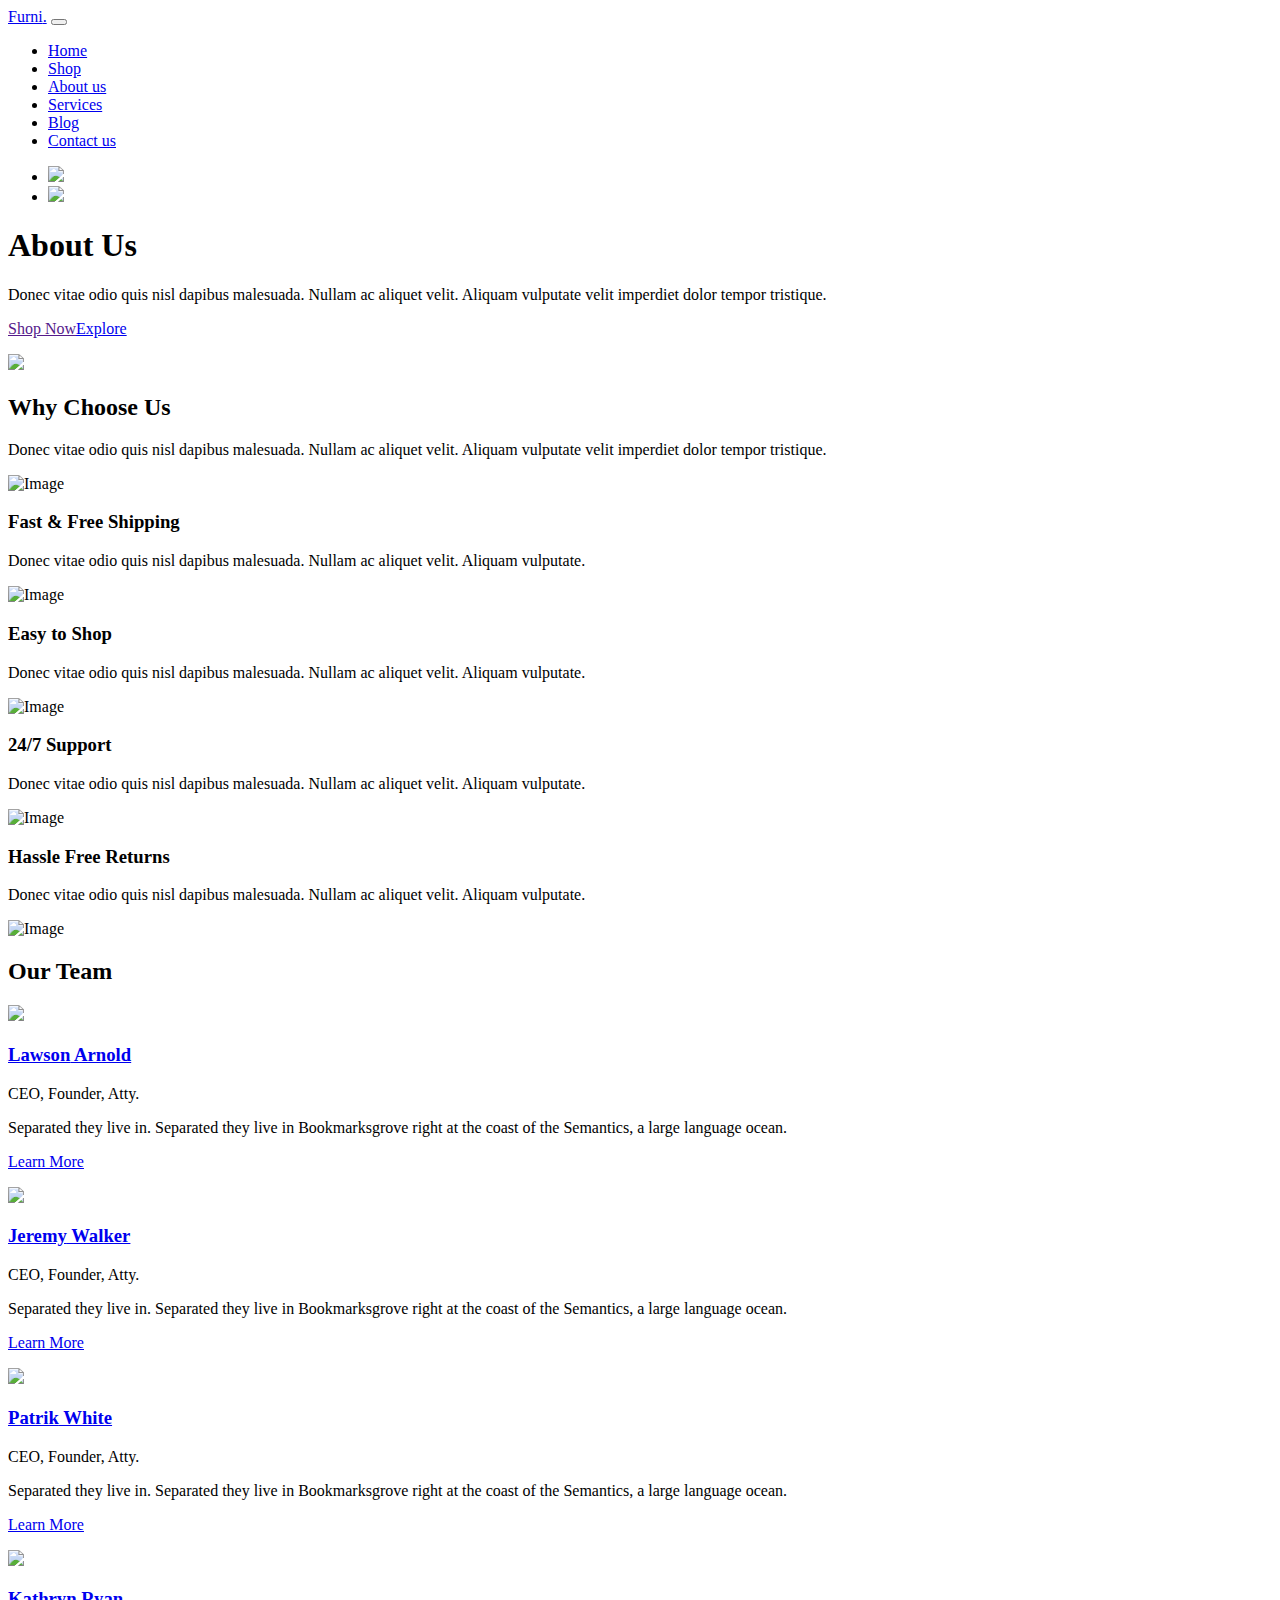
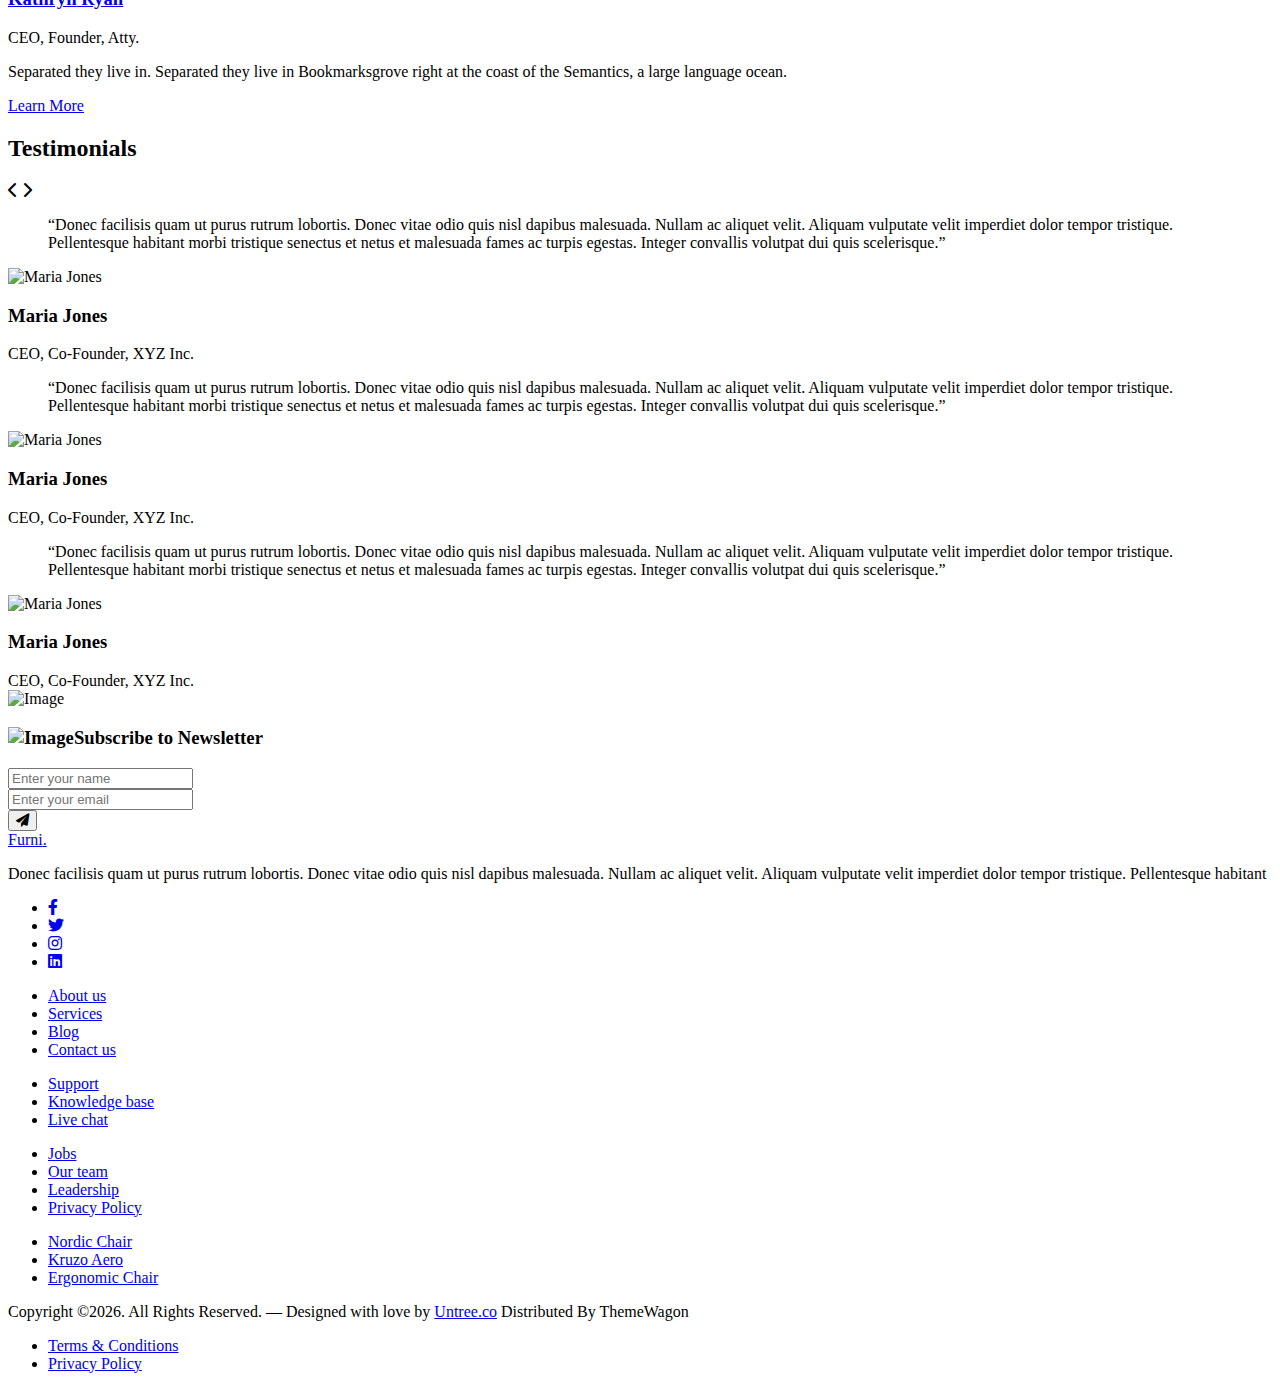
==== about.html @ 39b0b88c "Add files via upload" ====
<!-- /*
* Bootstrap 5
* Template Name: Furni
* Template Author: Untree.co
* Template URI: https://untree.co/
* License: https://creativecommons.org/licenses/by/3.0/
*/ -->
<!doctype html>
<html lang="en">
<head>
  <meta charset="utf-8">
  <meta name="viewport" content="width=device-width, initial-scale=1, shrink-to-fit=no">
  <meta name="author" content="Untree.co">
  <link rel="shortcut icon" href="favicon.png">

  <meta name="description" content="" />
  <meta name="keywords" content="bootstrap, bootstrap4" />

		<!-- Bootstrap CSS -->
		<link href="css/bootstrap.min.css" rel="stylesheet">
		<link href="https://cdnjs.cloudflare.com/ajax/libs/font-awesome/6.0.0-beta3/css/all.min.css" rel="stylesheet">
		<link href="css/tiny-slider.css" rel="stylesheet">
		<link href="css/style.css" rel="stylesheet">
		<title>Furni Free Bootstrap 5 Template for Furniture and Interior Design Websites by Untree.co </title>
	</head>

	<body>

		<!-- Start Header/Navigation -->
		<nav class="custom-navbar navbar navbar navbar-expand-md navbar-dark bg-dark" arial-label="Furni navigation bar">

			<div class="container">
				<a class="navbar-brand" href="index.html">Furni<span>.</span></a>

				<button class="navbar-toggler" type="button" data-bs-toggle="collapse" data-bs-target="#navbarsFurni" aria-controls="navbarsFurni" aria-expanded="false" aria-label="Toggle navigation">
					<span class="navbar-toggler-icon"></span>
				</button>

				<div class="collapse navbar-collapse" id="navbarsFurni">
					<ul class="custom-navbar-nav navbar-nav ms-auto mb-2 mb-md-0">
						<li class="nav-item ">
							<a class="nav-link" href="index.html">Home</a>
						</li>
						<li><a class="nav-link" href="shop.html">Shop</a></li>
						<li class="active"><a class="nav-link" href="about.html">About us</a></li>
						<li><a class="nav-link" href="services.html">Services</a></li>
						<li><a class="nav-link" href="blog.html">Blog</a></li>
						<li><a class="nav-link" href="contact.html">Contact us</a></li>
					</ul>

					<ul class="custom-navbar-cta navbar-nav mb-2 mb-md-0 ms-5">
						<li><a class="nav-link" href="#"><img src="images/user.svg"></a></li>
						<li><a class="nav-link" href="cart.html"><img src="images/cart.svg"></a></li>
					</ul>
				</div>
			</div>
				
		</nav>
		<!-- End Header/Navigation -->

		<!-- Start Hero Section -->
			<div class="hero">
				<div class="container">
					<div class="row justify-content-between">
						<div class="col-lg-5">
							<div class="intro-excerpt">
								<h1>About Us</h1>
								<p class="mb-4">Donec vitae odio quis nisl dapibus malesuada. Nullam ac aliquet velit. Aliquam vulputate velit imperdiet dolor tempor tristique.</p>
								<p><a href="" class="btn btn-secondary me-2">Shop Now</a><a href="#" class="btn btn-white-outline">Explore</a></p>
							</div>
						</div>
						<div class="col-lg-7">
							<div class="hero-img-wrap">
								<img src="images/couch.png" class="img-fluid">
							</div>
						</div>
					</div>
				</div>
			</div>
		<!-- End Hero Section -->

		

		<!-- Start Why Choose Us Section -->
		<div class="why-choose-section">
			<div class="container">
				<div class="row justify-content-between align-items-center">
					<div class="col-lg-6">
						<h2 class="section-title">Why Choose Us</h2>
						<p>Donec vitae odio quis nisl dapibus malesuada. Nullam ac aliquet velit. Aliquam vulputate velit imperdiet dolor tempor tristique.</p>

						<div class="row my-5">
							<div class="col-6 col-md-6">
								<div class="feature">
									<div class="icon">
										<img src="images/truck.svg" alt="Image" class="imf-fluid">
									</div>
									<h3>Fast &amp; Free Shipping</h3>
									<p>Donec vitae odio quis nisl dapibus malesuada. Nullam ac aliquet velit. Aliquam vulputate.</p>
								</div>
							</div>

							<div class="col-6 col-md-6">
								<div class="feature">
									<div class="icon">
										<img src="images/bag.svg" alt="Image" class="imf-fluid">
									</div>
									<h3>Easy to Shop</h3>
									<p>Donec vitae odio quis nisl dapibus malesuada. Nullam ac aliquet velit. Aliquam vulputate.</p>
								</div>
							</div>

							<div class="col-6 col-md-6">
								<div class="feature">
									<div class="icon">
										<img src="images/support.svg" alt="Image" class="imf-fluid">
									</div>
									<h3>24/7 Support</h3>
									<p>Donec vitae odio quis nisl dapibus malesuada. Nullam ac aliquet velit. Aliquam vulputate.</p>
								</div>
							</div>

							<div class="col-6 col-md-6">
								<div class="feature">
									<div class="icon">
										<img src="images/return.svg" alt="Image" class="imf-fluid">
									</div>
									<h3>Hassle Free Returns</h3>
									<p>Donec vitae odio quis nisl dapibus malesuada. Nullam ac aliquet velit. Aliquam vulputate.</p>
								</div>
							</div>

						</div>
					</div>

					<div class="col-lg-5">
						<div class="img-wrap">
							<img src="images/why-choose-us-img.jpg" alt="Image" class="img-fluid">
						</div>
					</div>

				</div>
			</div>
		</div>
		<!-- End Why Choose Us Section -->

		<!-- Start Team Section -->
		<div class="untree_co-section">
			<div class="container">

				<div class="row mb-5">
					<div class="col-lg-5 mx-auto text-center">
						<h2 class="section-title">Our Team</h2>
					</div>
				</div>

				<div class="row">

					<!-- Start Column 1 -->
					<div class="col-12 col-md-6 col-lg-3 mb-5 mb-md-0">
						<img src="images/person_1.jpg" class="img-fluid mb-5">
						<h3 clas><a href="#"><span class="">Lawson</span> Arnold</a></h3>
            <span class="d-block position mb-4">CEO, Founder, Atty.</span>
            <p>Separated they live in.
            Separated they live in Bookmarksgrove right at the coast of the Semantics, a large language ocean.</p>
            <p class="mb-0"><a href="#" class="more dark">Learn More <span class="icon-arrow_forward"></span></a></p>
					</div> 
					<!-- End Column 1 -->

					<!-- Start Column 2 -->
					<div class="col-12 col-md-6 col-lg-3 mb-5 mb-md-0">
						<img src="images/person_2.jpg" class="img-fluid mb-5">

						<h3 clas><a href="#"><span class="">Jeremy</span> Walker</a></h3>
            <span class="d-block position mb-4">CEO, Founder, Atty.</span>
            <p>Separated they live in.
            Separated they live in Bookmarksgrove right at the coast of the Semantics, a large language ocean.</p>
            <p class="mb-0"><a href="#" class="more dark">Learn More <span class="icon-arrow_forward"></span></a></p>

					</div> 
					<!-- End Column 2 -->

					<!-- Start Column 3 -->
					<div class="col-12 col-md-6 col-lg-3 mb-5 mb-md-0">
						<img src="images/person_3.jpg" class="img-fluid mb-5">
						<h3 clas><a href="#"><span class="">Patrik</span> White</a></h3>
            <span class="d-block position mb-4">CEO, Founder, Atty.</span>
            <p>Separated they live in.
            Separated they live in Bookmarksgrove right at the coast of the Semantics, a large language ocean.</p>
            <p class="mb-0"><a href="#" class="more dark">Learn More <span class="icon-arrow_forward"></span></a></p>
					</div> 
					<!-- End Column 3 -->

					<!-- Start Column 4 -->
					<div class="col-12 col-md-6 col-lg-3 mb-5 mb-md-0">
						<img src="images/person_4.jpg" class="img-fluid mb-5">

						<h3 clas><a href="#"><span class="">Kathryn</span> Ryan</a></h3>
            <span class="d-block position mb-4">CEO, Founder, Atty.</span>
            <p>Separated they live in.
            Separated they live in Bookmarksgrove right at the coast of the Semantics, a large language ocean.</p>
            <p class="mb-0"><a href="#" class="more dark">Learn More <span class="icon-arrow_forward"></span></a></p>

          
					</div> 
					<!-- End Column 4 -->

					

				</div>
			</div>
		</div>
		<!-- End Team Section -->

		

		<!-- Start Testimonial Slider -->
		<div class="testimonial-section before-footer-section">
			<div class="container">
				<div class="row">
					<div class="col-lg-7 mx-auto text-center">
						<h2 class="section-title">Testimonials</h2>
					</div>
				</div>

				<div class="row justify-content-center">
					<div class="col-lg-12">
						<div class="testimonial-slider-wrap text-center">

							<div id="testimonial-nav">
								<span class="prev" data-controls="prev"><span class="fa fa-chevron-left"></span></span>
								<span class="next" data-controls="next"><span class="fa fa-chevron-right"></span></span>
							</div>

							<div class="testimonial-slider">
								
								<div class="item">
									<div class="row justify-content-center">
										<div class="col-lg-8 mx-auto">

											<div class="testimonial-block text-center">
												<blockquote class="mb-5">
													<p>&ldquo;Donec facilisis quam ut purus rutrum lobortis. Donec vitae odio quis nisl dapibus malesuada. Nullam ac aliquet velit. Aliquam vulputate velit imperdiet dolor tempor tristique. Pellentesque habitant morbi tristique senectus et netus et malesuada fames ac turpis egestas. Integer convallis volutpat dui quis scelerisque.&rdquo;</p>
												</blockquote>

												<div class="author-info">
													<div class="author-pic">
														<img src="images/person-1.png" alt="Maria Jones" class="img-fluid">
													</div>
													<h3 class="font-weight-bold">Maria Jones</h3>
													<span class="position d-block mb-3">CEO, Co-Founder, XYZ Inc.</span>
												</div>
											</div>

										</div>
									</div>
								</div> 
								<!-- END item -->

								<div class="item">
									<div class="row justify-content-center">
										<div class="col-lg-8 mx-auto">

											<div class="testimonial-block text-center">
												<blockquote class="mb-5">
													<p>&ldquo;Donec facilisis quam ut purus rutrum lobortis. Donec vitae odio quis nisl dapibus malesuada. Nullam ac aliquet velit. Aliquam vulputate velit imperdiet dolor tempor tristique. Pellentesque habitant morbi tristique senectus et netus et malesuada fames ac turpis egestas. Integer convallis volutpat dui quis scelerisque.&rdquo;</p>
												</blockquote>

												<div class="author-info">
													<div class="author-pic">
														<img src="images/person-1.png" alt="Maria Jones" class="img-fluid">
													</div>
													<h3 class="font-weight-bold">Maria Jones</h3>
													<span class="position d-block mb-3">CEO, Co-Founder, XYZ Inc.</span>
												</div>
											</div>

										</div>
									</div>
								</div> 
								<!-- END item -->

								<div class="item">
									<div class="row justify-content-center">
										<div class="col-lg-8 mx-auto">

											<div class="testimonial-block text-center">
												<blockquote class="mb-5">
													<p>&ldquo;Donec facilisis quam ut purus rutrum lobortis. Donec vitae odio quis nisl dapibus malesuada. Nullam ac aliquet velit. Aliquam vulputate velit imperdiet dolor tempor tristique. Pellentesque habitant morbi tristique senectus et netus et malesuada fames ac turpis egestas. Integer convallis volutpat dui quis scelerisque.&rdquo;</p>
												</blockquote>

												<div class="author-info">
													<div class="author-pic">
														<img src="images/person-1.png" alt="Maria Jones" class="img-fluid">
													</div>
													<h3 class="font-weight-bold">Maria Jones</h3>
													<span class="position d-block mb-3">CEO, Co-Founder, XYZ Inc.</span>
												</div>
											</div>

										</div>
									</div>
								</div> 
								<!-- END item -->

							</div>

						</div>
					</div>
				</div>
			</div>
		</div>
		<!-- End Testimonial Slider -->

		

		<!-- Start Footer Section -->
		<footer class="footer-section">
			<div class="container relative">

				<div class="sofa-img">
					<img src="images/sofa.png" alt="Image" class="img-fluid">
				</div>

				<div class="row">
					<div class="col-lg-8">
						<div class="subscription-form">
							<h3 class="d-flex align-items-center"><span class="me-1"><img src="images/envelope-outline.svg" alt="Image" class="img-fluid"></span><span>Subscribe to Newsletter</span></h3>

							<form action="#" class="row g-3">
								<div class="col-auto">
									<input type="text" class="form-control" placeholder="Enter your name">
								</div>
								<div class="col-auto">
									<input type="email" class="form-control" placeholder="Enter your email">
								</div>
								<div class="col-auto">
									<button class="btn btn-primary">
										<span class="fa fa-paper-plane"></span>
									</button>
								</div>
							</form>

						</div>
					</div>
				</div>

				<div class="row g-5 mb-5">
					<div class="col-lg-4">
						<div class="mb-4 footer-logo-wrap"><a href="#" class="footer-logo">Furni<span>.</span></a></div>
						<p class="mb-4">Donec facilisis quam ut purus rutrum lobortis. Donec vitae odio quis nisl dapibus malesuada. Nullam ac aliquet velit. Aliquam vulputate velit imperdiet dolor tempor tristique. Pellentesque habitant</p>

						<ul class="list-unstyled custom-social">
							<li><a href="#"><span class="fa fa-brands fa-facebook-f"></span></a></li>
							<li><a href="#"><span class="fa fa-brands fa-twitter"></span></a></li>
							<li><a href="#"><span class="fa fa-brands fa-instagram"></span></a></li>
							<li><a href="#"><span class="fa fa-brands fa-linkedin"></span></a></li>
						</ul>
					</div>

					<div class="col-lg-8">
						<div class="row links-wrap">
							<div class="col-6 col-sm-6 col-md-3">
								<ul class="list-unstyled">
									<li><a href="#">About us</a></li>
									<li><a href="#">Services</a></li>
									<li><a href="#">Blog</a></li>
									<li><a href="#">Contact us</a></li>
								</ul>
							</div>

							<div class="col-6 col-sm-6 col-md-3">
								<ul class="list-unstyled">
									<li><a href="#">Support</a></li>
									<li><a href="#">Knowledge base</a></li>
									<li><a href="#">Live chat</a></li>
								</ul>
							</div>

							<div class="col-6 col-sm-6 col-md-3">
								<ul class="list-unstyled">
									<li><a href="#">Jobs</a></li>
									<li><a href="#">Our team</a></li>
									<li><a href="#">Leadership</a></li>
									<li><a href="#">Privacy Policy</a></li>
								</ul>
							</div>

							<div class="col-6 col-sm-6 col-md-3">
								<ul class="list-unstyled">
									<li><a href="#">Nordic Chair</a></li>
									<li><a href="#">Kruzo Aero</a></li>
									<li><a href="#">Ergonomic Chair</a></li>
								</ul>
							</div>
						</div>
					</div>

				</div>

				<div class="border-top copyright">
					<div class="row pt-4">
						<div class="col-lg-6">
							<p class="mb-2 text-center text-lg-start">Copyright &copy;<script>document.write(new Date().getFullYear());</script>. All Rights Reserved. &mdash; Designed with love by <a href="https://untree.co">Untree.co</a> Distributed By <a hreff="https://themewagon.com">ThemeWagon</a>  <!-- License information: https://untree.co/license/ -->
            </p>
						</div>

						<div class="col-lg-6 text-center text-lg-end">
							<ul class="list-unstyled d-inline-flex ms-auto">
								<li class="me-4"><a href="#">Terms &amp; Conditions</a></li>
								<li><a href="#">Privacy Policy</a></li>
							</ul>
						</div>

					</div>
				</div>

			</div>
		</footer>
		<!-- End Footer Section -->	


		<script src="js/bootstrap.bundle.min.js"></script>
		<script src="js/tiny-slider.js"></script>
		<script src="js/custom.js"></script>
	</body>

</html>
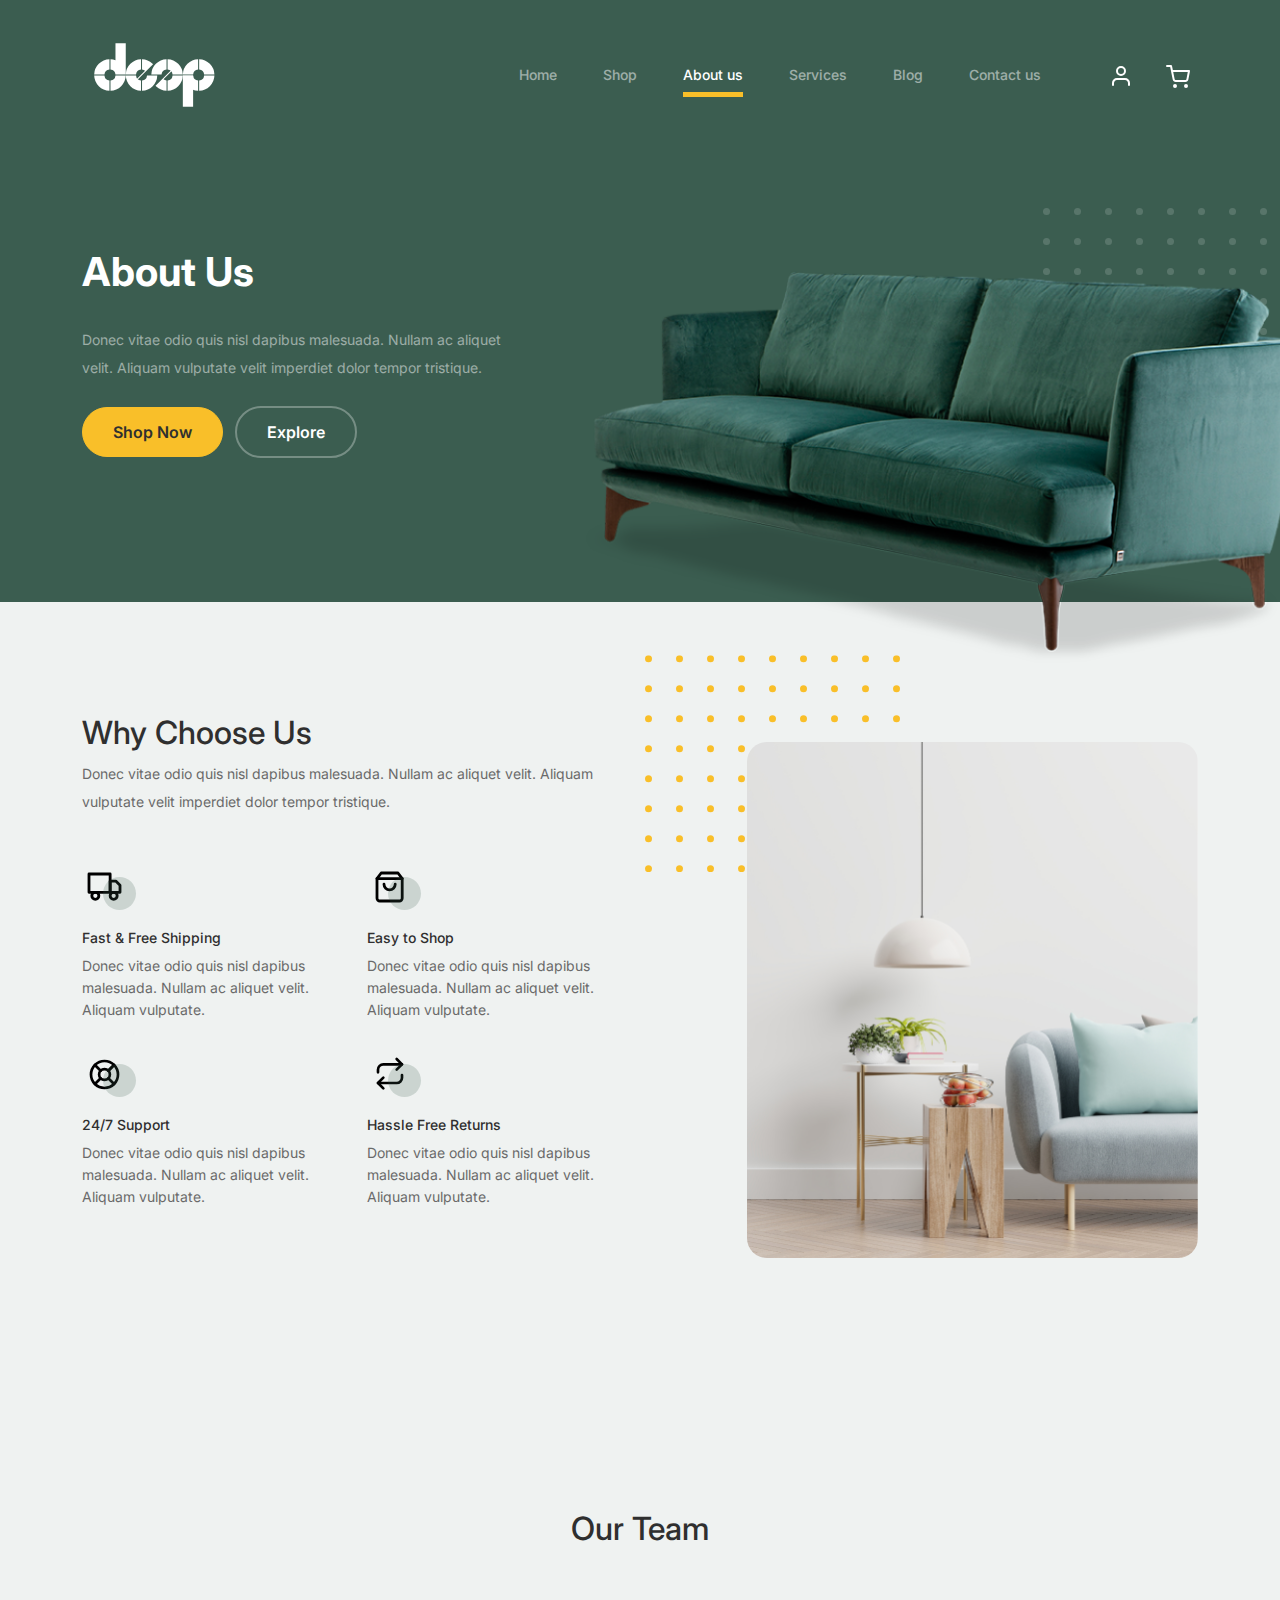
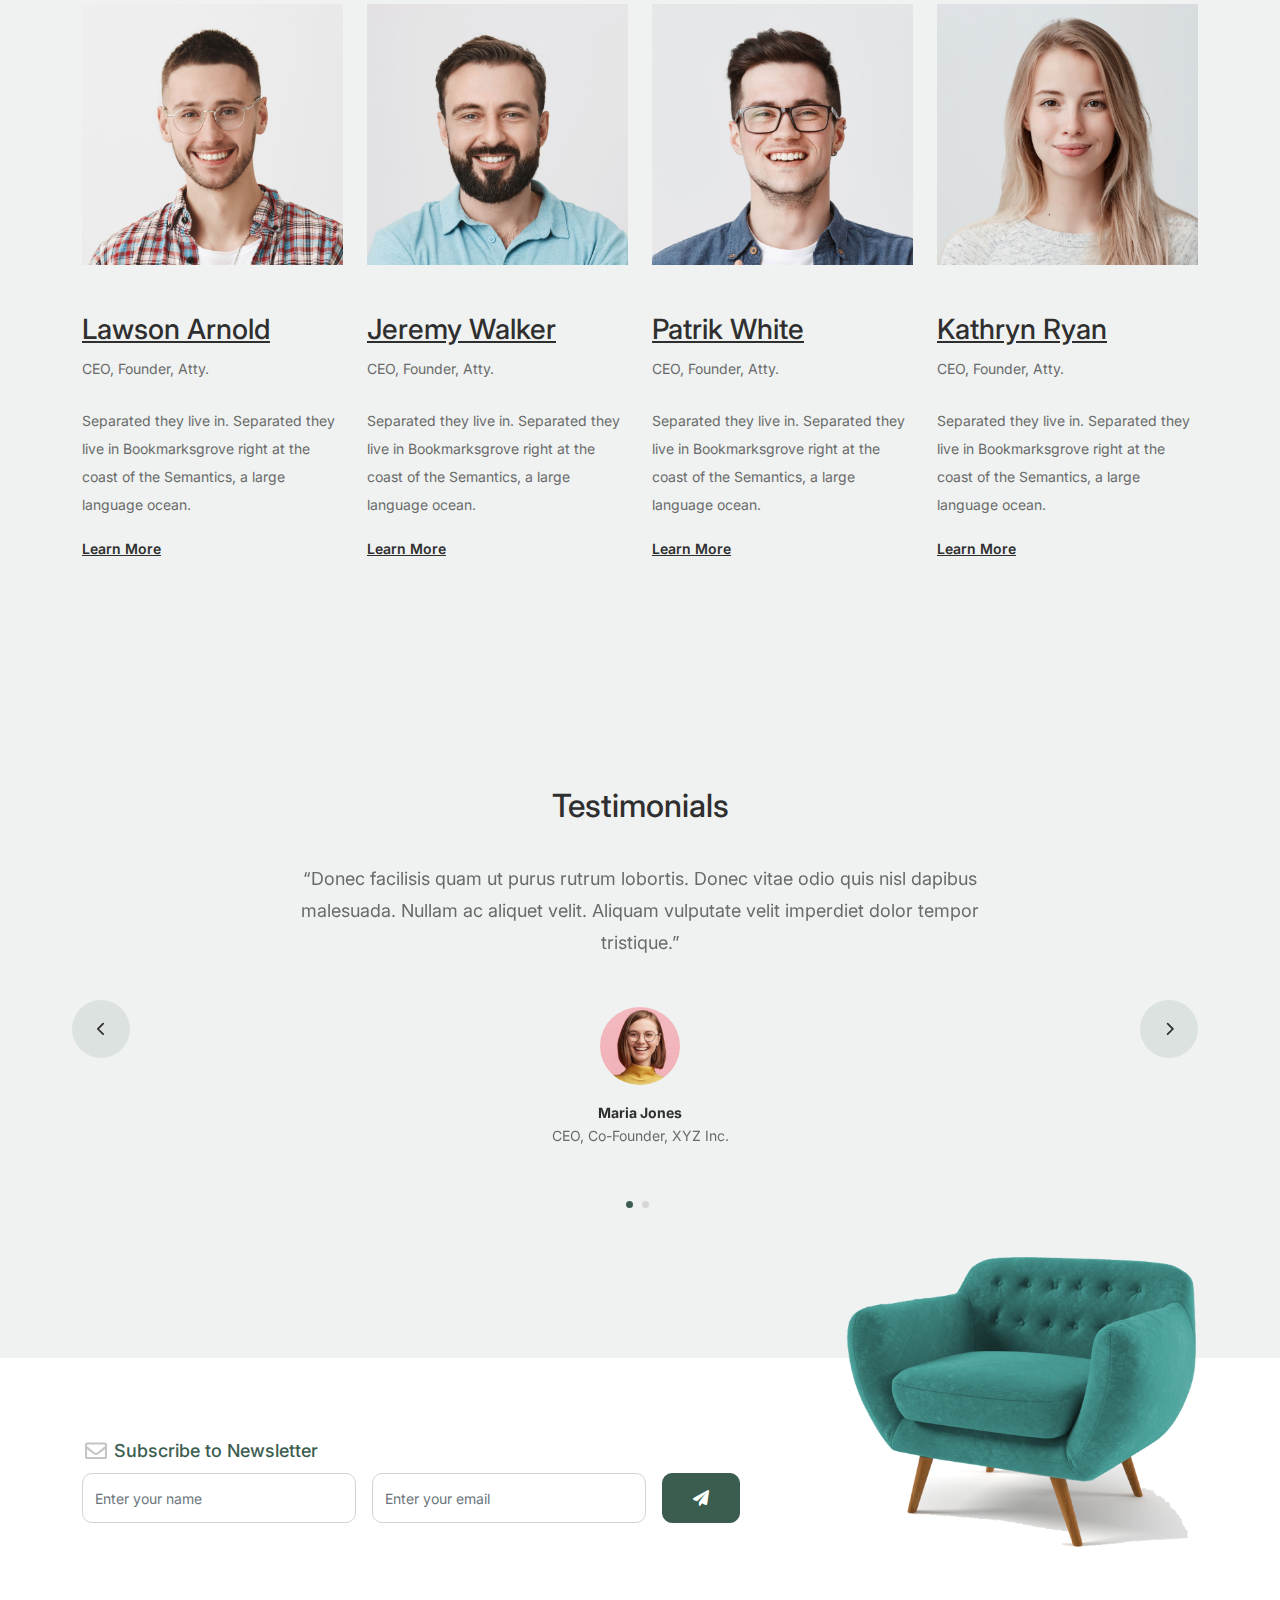
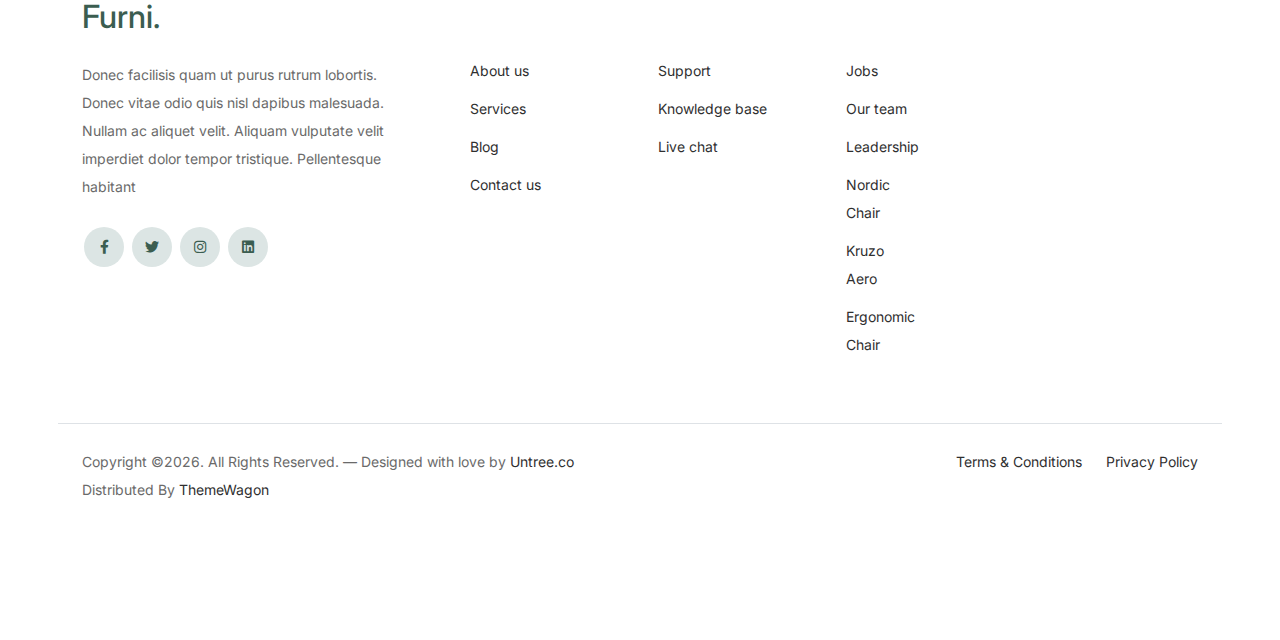
==== commit 74d7786c: "Update about.html" ====
--- a/about.html
+++ b/about.html
@@ -8,421 +8,371 @@
 <!doctype html>
 <html lang="en">
 <head>
+  <!-- Meta tags per la configurazione della pagina -->
   <meta charset="utf-8">
   <meta name="viewport" content="width=device-width, initial-scale=1, shrink-to-fit=no">
   <meta name="author" content="Untree.co">
   <link rel="shortcut icon" href="favicon.png">
 
+  <!-- Descrizione e parole chiave per il SEO -->
   <meta name="description" content="" />
   <meta name="keywords" content="bootstrap, bootstrap4" />
 
-		<!-- Bootstrap CSS -->
-		<link href="css/bootstrap.min.css" rel="stylesheet">
-		<link href="https://cdnjs.cloudflare.com/ajax/libs/font-awesome/6.0.0-beta3/css/all.min.css" rel="stylesheet">
-		<link href="css/tiny-slider.css" rel="stylesheet">
-		<link href="css/style.css" rel="stylesheet">
-		<title>Furni Free Bootstrap 5 Template for Furniture and Interior Design Websites by Untree.co </title>
-	</head>
-
-	<body>
-
-		<!-- Start Header/Navigation -->
-		<nav class="custom-navbar navbar navbar navbar-expand-md navbar-dark bg-dark" arial-label="Furni navigation bar">
-
-			<div class="container">
-				<a class="navbar-brand" href="index.html">Furni<span>.</span></a>
-
-				<button class="navbar-toggler" type="button" data-bs-toggle="collapse" data-bs-target="#navbarsFurni" aria-controls="navbarsFurni" aria-expanded="false" aria-label="Toggle navigation">
-					<span class="navbar-toggler-icon"></span>
-				</button>
-
-				<div class="collapse navbar-collapse" id="navbarsFurni">
-					<ul class="custom-navbar-nav navbar-nav ms-auto mb-2 mb-md-0">
-						<li class="nav-item ">
-							<a class="nav-link" href="index.html">Home</a>
-						</li>
-						<li><a class="nav-link" href="shop.html">Shop</a></li>
-						<li class="active"><a class="nav-link" href="about.html">About us</a></li>
-						<li><a class="nav-link" href="services.html">Services</a></li>
-						<li><a class="nav-link" href="blog.html">Blog</a></li>
-						<li><a class="nav-link" href="contact.html">Contact us</a></li>
-					</ul>
-
-					<ul class="custom-navbar-cta navbar-nav mb-2 mb-md-0 ms-5">
-						<li><a class="nav-link" href="#"><img src="images/user.svg"></a></li>
-						<li><a class="nav-link" href="cart.html"><img src="images/cart.svg"></a></li>
-					</ul>
-				</div>
-			</div>
-				
-		</nav>
-		<!-- End Header/Navigation -->
-
-		<!-- Start Hero Section -->
-			<div class="hero">
-				<div class="container">
-					<div class="row justify-content-between">
-						<div class="col-lg-5">
-							<div class="intro-excerpt">
-								<h1>About Us</h1>
-								<p class="mb-4">Donec vitae odio quis nisl dapibus malesuada. Nullam ac aliquet velit. Aliquam vulputate velit imperdiet dolor tempor tristique.</p>
-								<p><a href="" class="btn btn-secondary me-2">Shop Now</a><a href="#" class="btn btn-white-outline">Explore</a></p>
-							</div>
-						</div>
-						<div class="col-lg-7">
-							<div class="hero-img-wrap">
-								<img src="images/couch.png" class="img-fluid">
-							</div>
-						</div>
-					</div>
-				</div>
-			</div>
-		<!-- End Hero Section -->
-
-		
-
-		<!-- Start Why Choose Us Section -->
-		<div class="why-choose-section">
-			<div class="container">
-				<div class="row justify-content-between align-items-center">
-					<div class="col-lg-6">
-						<h2 class="section-title">Why Choose Us</h2>
-						<p>Donec vitae odio quis nisl dapibus malesuada. Nullam ac aliquet velit. Aliquam vulputate velit imperdiet dolor tempor tristique.</p>
-
-						<div class="row my-5">
-							<div class="col-6 col-md-6">
-								<div class="feature">
-									<div class="icon">
-										<img src="images/truck.svg" alt="Image" class="imf-fluid">
-									</div>
-									<h3>Fast &amp; Free Shipping</h3>
-									<p>Donec vitae odio quis nisl dapibus malesuada. Nullam ac aliquet velit. Aliquam vulputate.</p>
-								</div>
-							</div>
-
-							<div class="col-6 col-md-6">
-								<div class="feature">
-									<div class="icon">
-										<img src="images/bag.svg" alt="Image" class="imf-fluid">
-									</div>
-									<h3>Easy to Shop</h3>
-									<p>Donec vitae odio quis nisl dapibus malesuada. Nullam ac aliquet velit. Aliquam vulputate.</p>
-								</div>
-							</div>
-
-							<div class="col-6 col-md-6">
-								<div class="feature">
-									<div class="icon">
-										<img src="images/support.svg" alt="Image" class="imf-fluid">
-									</div>
-									<h3>24/7 Support</h3>
-									<p>Donec vitae odio quis nisl dapibus malesuada. Nullam ac aliquet velit. Aliquam vulputate.</p>
-								</div>
-							</div>
-
-							<div class="col-6 col-md-6">
-								<div class="feature">
-									<div class="icon">
-										<img src="images/return.svg" alt="Image" class="imf-fluid">
-									</div>
-									<h3>Hassle Free Returns</h3>
-									<p>Donec vitae odio quis nisl dapibus malesuada. Nullam ac aliquet velit. Aliquam vulputate.</p>
-								</div>
-							</div>
-
-						</div>
-					</div>
-
-					<div class="col-lg-5">
-						<div class="img-wrap">
-							<img src="images/why-choose-us-img.jpg" alt="Image" class="img-fluid">
-						</div>
-					</div>
-
-				</div>
-			</div>
-		</div>
-		<!-- End Why Choose Us Section -->
-
-		<!-- Start Team Section -->
-		<div class="untree_co-section">
-			<div class="container">
-
-				<div class="row mb-5">
-					<div class="col-lg-5 mx-auto text-center">
-						<h2 class="section-title">Our Team</h2>
-					</div>
-				</div>
-
-				<div class="row">
-
-					<!-- Start Column 1 -->
-					<div class="col-12 col-md-6 col-lg-3 mb-5 mb-md-0">
-						<img src="images/person_1.jpg" class="img-fluid mb-5">
-						<h3 clas><a href="#"><span class="">Lawson</span> Arnold</a></h3>
-            <span class="d-block position mb-4">CEO, Founder, Atty.</span>
-            <p>Separated they live in.
-            Separated they live in Bookmarksgrove right at the coast of the Semantics, a large language ocean.</p>
-            <p class="mb-0"><a href="#" class="more dark">Learn More <span class="icon-arrow_forward"></span></a></p>
-					</div> 
-					<!-- End Column 1 -->
-
-					<!-- Start Column 2 -->
-					<div class="col-12 col-md-6 col-lg-3 mb-5 mb-md-0">
-						<img src="images/person_2.jpg" class="img-fluid mb-5">
-
-						<h3 clas><a href="#"><span class="">Jeremy</span> Walker</a></h3>
-            <span class="d-block position mb-4">CEO, Founder, Atty.</span>
-            <p>Separated they live in.
-            Separated they live in Bookmarksgrove right at the coast of the Semantics, a large language ocean.</p>
-            <p class="mb-0"><a href="#" class="more dark">Learn More <span class="icon-arrow_forward"></span></a></p>
-
-					</div> 
-					<!-- End Column 2 -->
-
-					<!-- Start Column 3 -->
-					<div class="col-12 col-md-6 col-lg-3 mb-5 mb-md-0">
-						<img src="images/person_3.jpg" class="img-fluid mb-5">
-						<h3 clas><a href="#"><span class="">Patrik</span> White</a></h3>
-            <span class="d-block position mb-4">CEO, Founder, Atty.</span>
-            <p>Separated they live in.
-            Separated they live in Bookmarksgrove right at the coast of the Semantics, a large language ocean.</p>
-            <p class="mb-0"><a href="#" class="more dark">Learn More <span class="icon-arrow_forward"></span></a></p>
-					</div> 
-					<!-- End Column 3 -->
-
-					<!-- Start Column 4 -->
-					<div class="col-12 col-md-6 col-lg-3 mb-5 mb-md-0">
-						<img src="images/person_4.jpg" class="img-fluid mb-5">
-
-						<h3 clas><a href="#"><span class="">Kathryn</span> Ryan</a></h3>
-            <span class="d-block position mb-4">CEO, Founder, Atty.</span>
-            <p>Separated they live in.
-            Separated they live in Bookmarksgrove right at the coast of the Semantics, a large language ocean.</p>
-            <p class="mb-0"><a href="#" class="more dark">Learn More <span class="icon-arrow_forward"></span></a></p>
-
-          
-					</div> 
-					<!-- End Column 4 -->
-
-					
-
-				</div>
-			</div>
-		</div>
-		<!-- End Team Section -->
-
-		
-
-		<!-- Start Testimonial Slider -->
-		<div class="testimonial-section before-footer-section">
-			<div class="container">
-				<div class="row">
-					<div class="col-lg-7 mx-auto text-center">
-						<h2 class="section-title">Testimonials</h2>
-					</div>
-				</div>
-
-				<div class="row justify-content-center">
-					<div class="col-lg-12">
-						<div class="testimonial-slider-wrap text-center">
-
-							<div id="testimonial-nav">
-								<span class="prev" data-controls="prev"><span class="fa fa-chevron-left"></span></span>
-								<span class="next" data-controls="next"><span class="fa fa-chevron-right"></span></span>
-							</div>
-
-							<div class="testimonial-slider">
-								
-								<div class="item">
-									<div class="row justify-content-center">
-										<div class="col-lg-8 mx-auto">
-
-											<div class="testimonial-block text-center">
-												<blockquote class="mb-5">
-													<p>&ldquo;Donec facilisis quam ut purus rutrum lobortis. Donec vitae odio quis nisl dapibus malesuada. Nullam ac aliquet velit. Aliquam vulputate velit imperdiet dolor tempor tristique. Pellentesque habitant morbi tristique senectus et netus et malesuada fames ac turpis egestas. Integer convallis volutpat dui quis scelerisque.&rdquo;</p>
-												</blockquote>
-
-												<div class="author-info">
-													<div class="author-pic">
-														<img src="images/person-1.png" alt="Maria Jones" class="img-fluid">
-													</div>
-													<h3 class="font-weight-bold">Maria Jones</h3>
-													<span class="position d-block mb-3">CEO, Co-Founder, XYZ Inc.</span>
-												</div>
-											</div>
-
-										</div>
-									</div>
-								</div> 
-								<!-- END item -->
-
-								<div class="item">
-									<div class="row justify-content-center">
-										<div class="col-lg-8 mx-auto">
-
-											<div class="testimonial-block text-center">
-												<blockquote class="mb-5">
-													<p>&ldquo;Donec facilisis quam ut purus rutrum lobortis. Donec vitae odio quis nisl dapibus malesuada. Nullam ac aliquet velit. Aliquam vulputate velit imperdiet dolor tempor tristique. Pellentesque habitant morbi tristique senectus et netus et malesuada fames ac turpis egestas. Integer convallis volutpat dui quis scelerisque.&rdquo;</p>
-												</blockquote>
-
-												<div class="author-info">
-													<div class="author-pic">
-														<img src="images/person-1.png" alt="Maria Jones" class="img-fluid">
-													</div>
-													<h3 class="font-weight-bold">Maria Jones</h3>
-													<span class="position d-block mb-3">CEO, Co-Founder, XYZ Inc.</span>
-												</div>
-											</div>
-
-										</div>
-									</div>
-								</div> 
-								<!-- END item -->
-
-								<div class="item">
-									<div class="row justify-content-center">
-										<div class="col-lg-8 mx-auto">
-
-											<div class="testimonial-block text-center">
-												<blockquote class="mb-5">
-													<p>&ldquo;Donec facilisis quam ut purus rutrum lobortis. Donec vitae odio quis nisl dapibus malesuada. Nullam ac aliquet velit. Aliquam vulputate velit imperdiet dolor tempor tristique. Pellentesque habitant morbi tristique senectus et netus et malesuada fames ac turpis egestas. Integer convallis volutpat dui quis scelerisque.&rdquo;</p>
-												</blockquote>
-
-												<div class="author-info">
-													<div class="author-pic">
-														<img src="images/person-1.png" alt="Maria Jones" class="img-fluid">
-													</div>
-													<h3 class="font-weight-bold">Maria Jones</h3>
-													<span class="position d-block mb-3">CEO, Co-Founder, XYZ Inc.</span>
-												</div>
-											</div>
-
-										</div>
-									</div>
-								</div> 
-								<!-- END item -->
-
-							</div>
-
-						</div>
-					</div>
-				</div>
-			</div>
-		</div>
-		<!-- End Testimonial Slider -->
-
-		
-
-		<!-- Start Footer Section -->
-		<footer class="footer-section">
-			<div class="container relative">
-
-				<div class="sofa-img">
-					<img src="images/sofa.png" alt="Image" class="img-fluid">
-				</div>
-
-				<div class="row">
-					<div class="col-lg-8">
-						<div class="subscription-form">
-							<h3 class="d-flex align-items-center"><span class="me-1"><img src="images/envelope-outline.svg" alt="Image" class="img-fluid"></span><span>Subscribe to Newsletter</span></h3>
-
-							<form action="#" class="row g-3">
-								<div class="col-auto">
-									<input type="text" class="form-control" placeholder="Enter your name">
-								</div>
-								<div class="col-auto">
-									<input type="email" class="form-control" placeholder="Enter your email">
-								</div>
-								<div class="col-auto">
-									<button class="btn btn-primary">
-										<span class="fa fa-paper-plane"></span>
-									</button>
-								</div>
-							</form>
-
-						</div>
-					</div>
-				</div>
-
-				<div class="row g-5 mb-5">
-					<div class="col-lg-4">
-						<div class="mb-4 footer-logo-wrap"><a href="#" class="footer-logo">Furni<span>.</span></a></div>
-						<p class="mb-4">Donec facilisis quam ut purus rutrum lobortis. Donec vitae odio quis nisl dapibus malesuada. Nullam ac aliquet velit. Aliquam vulputate velit imperdiet dolor tempor tristique. Pellentesque habitant</p>
-
-						<ul class="list-unstyled custom-social">
-							<li><a href="#"><span class="fa fa-brands fa-facebook-f"></span></a></li>
-							<li><a href="#"><span class="fa fa-brands fa-twitter"></span></a></li>
-							<li><a href="#"><span class="fa fa-brands fa-instagram"></span></a></li>
-							<li><a href="#"><span class="fa fa-brands fa-linkedin"></span></a></li>
-						</ul>
-					</div>
-
-					<div class="col-lg-8">
-						<div class="row links-wrap">
-							<div class="col-6 col-sm-6 col-md-3">
-								<ul class="list-unstyled">
-									<li><a href="#">About us</a></li>
-									<li><a href="#">Services</a></li>
-									<li><a href="#">Blog</a></li>
-									<li><a href="#">Contact us</a></li>
-								</ul>
-							</div>
-
-							<div class="col-6 col-sm-6 col-md-3">
-								<ul class="list-unstyled">
-									<li><a href="#">Support</a></li>
-									<li><a href="#">Knowledge base</a></li>
-									<li><a href="#">Live chat</a></li>
-								</ul>
-							</div>
-
-							<div class="col-6 col-sm-6 col-md-3">
-								<ul class="list-unstyled">
-									<li><a href="#">Jobs</a></li>
-									<li><a href="#">Our team</a></li>
-									<li><a href="#">Leadership</a></li>
-									<li><a href="#">Privacy Policy</a></li>
-								</ul>
-							</div>
-
-							<div class="col-6 col-sm-6 col-md-3">
-								<ul class="list-unstyled">
-									<li><a href="#">Nordic Chair</a></li>
-									<li><a href="#">Kruzo Aero</a></li>
-									<li><a href="#">Ergonomic Chair</a></li>
-								</ul>
-							</div>
-						</div>
-					</div>
-
-				</div>
-
-				<div class="border-top copyright">
-					<div class="row pt-4">
-						<div class="col-lg-6">
-							<p class="mb-2 text-center text-lg-start">Copyright &copy;<script>document.write(new Date().getFullYear());</script>. All Rights Reserved. &mdash; Designed with love by <a href="https://untree.co">Untree.co</a> Distributed By <a hreff="https://themewagon.com">ThemeWagon</a>  <!-- License information: https://untree.co/license/ -->
+  <!-- Collegamenti ai file CSS esterni e locali -->
+  <link href="css/bootstrap.min.css" rel="stylesheet">
+  <link href="https://cdnjs.cloudflare.com/ajax/libs/font-awesome/6.0.0-beta3/css/all.min.css" rel="stylesheet">
+  <link href="css/tiny-slider.css" rel="stylesheet">
+  <link href="css/style.css" rel="stylesheet">
+  <title>Furni Free Bootstrap 5 Template for Furniture and Interior Design Websites by Untree.co</title>
+</head>
+
+<body>
+  <!-- Inizio della sezione di navigazione -->
+  <nav class="custom-navbar navbar navbar navbar-expand-md navbar-dark bg-dark" aria-label="Furni navigation bar">
+    <div class="container">
+      <!-- Logo personalizzato -->
+      <a class="navbar-brand" href="index.html">
+        <img src="images/logo.svg" alt="Il mio logo" style="height: 100px; width: auto;"> <!-- Logo in dimensione 100px -->
+      </a>
+
+      <!-- Bottone per il menu a tendina su dispositivi mobili -->
+      <button class="navbar-toggler" type="button" data-bs-toggle="collapse" data-bs-target="#navbarsFurni" aria-controls="navbarsFurni" aria-expanded="false" aria-label="Toggle navigation">
+        <span class="navbar-toggler-icon"></span>
+      </button>
+
+      <!-- Menu di navigazione -->
+      <div class="collapse navbar-collapse" id="navbarsFurni">
+        <ul class="custom-navbar-nav navbar-nav ms-auto mb-2 mb-md-0">
+          <li class="nav-item">
+            <a class="nav-link" href="index.html">Home</a>
+          </li>
+          <li><a class="nav-link" href="shop.html">Shop</a></li>
+          <li class="active"><a class="nav-link" href="about.html">About us</a></li>
+          <li><a class="nav-link" href="services.html">Services</a></li>
+          <li><a class="nav-link" href="blog.html">Blog</a></li>
+          <li><a class="nav-link" href="contact.html">Contact us</a></li>
+        </ul>
+
+        <!-- Icone per utente e carrello -->
+        <ul class="custom-navbar-cta navbar-nav mb-2 mb-md-0 ms-5">
+          <li><a class="nav-link" href="#"><img src="images/user.svg" alt="User"></a></li>
+          <li><a class="nav-link" href="cart.html"><img src="images/cart.svg" alt="Cart"></a></li>
+        </ul>
+      </div>
+    </div>
+  </nav>
+  <!-- Fine della sezione di navigazione -->
+
+  <!-- Sezione Hero (intestazione principale) -->
+  <div class="hero">
+    <div class="container">
+      <div class="row justify-content-between">
+        <div class="col-lg-5">
+          <div class="intro-excerpt">
+            <h1>About Us</h1>
+            <p class="mb-4">Donec vitae odio quis nisl dapibus malesuada. Nullam ac aliquet velit. Aliquam vulputate velit imperdiet dolor tempor tristique.</p>
+            <p>
+              <a href="" class="btn btn-secondary me-2">Shop Now</a>
+              <a href="#" class="btn btn-white-outline">Explore</a>
             </p>
-						</div>
-
-						<div class="col-lg-6 text-center text-lg-end">
-							<ul class="list-unstyled d-inline-flex ms-auto">
-								<li class="me-4"><a href="#">Terms &amp; Conditions</a></li>
-								<li><a href="#">Privacy Policy</a></li>
-							</ul>
-						</div>
-
-					</div>
-				</div>
-
-			</div>
-		</footer>
-		<!-- End Footer Section -->	
-
-
-		<script src="js/bootstrap.bundle.min.js"></script>
-		<script src="js/tiny-slider.js"></script>
-		<script src="js/custom.js"></script>
-	</body>
-
+          </div>
+        </div>
+        <div class="col-lg-7">
+          <div class="hero-img-wrap">
+            <img src="images/couch.png" class="img-fluid" alt="Couch">
+          </div>
+        </div>
+      </div>
+    </div>
+  </div>
+  <!-- Fine della sezione Hero -->
+
+  <!-- Sezione "Why Choose Us" -->
+  <div class="why-choose-section">
+    <div class="container">
+      <div class="row justify-content-between align-items-center">
+        <div class="col-lg-6">
+          <h2 class="section-title">Why Choose Us</h2>
+          <p>Donec vitae odio quis nisl dapibus malesuada. Nullam ac aliquet velit. Aliquam vulputate velit imperdiet dolor tempor tristique.</p>
+
+          <!-- Funzionalità -->
+          <div class="row my-5">
+            <div class="col-6 col-md-6">
+              <div class="feature">
+                <div class="icon">
+                  <img src="images/truck.svg" alt="Image" class="imf-fluid">
+                </div>
+                <h3>Fast &amp; Free Shipping</h3>
+                <p>Donec vitae odio quis nisl dapibus malesuada. Nullam ac aliquet velit. Aliquam vulputate.</p>
+              </div>
+            </div>
+
+            <div class="col-6 col-md-6">
+              <div class="feature">
+                <div class="icon">
+                  <img src="images/bag.svg" alt="Image" class="imf-fluid">
+                </div>
+                <h3>Easy to Shop</h3>
+                <p>Donec vitae odio quis nisl dapibus malesuada. Nullam ac aliquet velit. Aliquam vulputate.</p>
+              </div>
+            </div>
+
+            <div class="col-6 col-md-6">
+              <div class="feature">
+                <div class="icon">
+                  <img src="images/support.svg" alt="Image" class="imf-fluid">
+                </div>
+                <h3>24/7 Support</h3>
+                <p>Donec vitae odio quis nisl dapibus malesuada. Nullam ac aliquet velit. Aliquam vulputate.</p>
+              </div>
+            </div>
+
+            <div class="col-6 col-md-6">
+              <div class="feature">
+                <div class="icon">
+                  <img src="images/return.svg" alt="Image" class="imf-fluid">
+                </div>
+                <h3>Hassle Free Returns</h3>
+                <p>Donec vitae odio quis nisl dapibus malesuada. Nullam ac aliquet velit. Aliquam vulputate.</p>
+              </div>
+            </div>
+          </div>
+        </div>
+
+        <!-- Immagine nella sezione "Why Choose Us" -->
+        <div class="col-lg-5">
+          <div class="img-wrap">
+            <img src="images/why-choose-us-img.jpg" alt="Image" class="img-fluid">
+          </div>
+        </div>
+      </div>
+    </div>
+  </div>
+  <!-- Fine Sezione "Why Choose Us" -->
+
+  <!-- Sezione Team -->
+  <div class="untree_co-section">
+    <div class="container">
+      <div class="row mb-5">
+        <div class="col-lg-5 mx-auto text-center">
+          <h2 class="section-title">Our Team</h2>
+        </div>
+      </div>
+
+      <div class="row">
+        <!-- Membro del Team 1 -->
+        <div class="col-12 col-md-6 col-lg-3 mb-5 mb-md-0">
+          <img src="images/person_1.jpg" class="img-fluid mb-5" alt="Lawson Arnold">
+          <h3><a href="#"><span class="">Lawson</span> Arnold</a></h3>
+          <span class="d-block position mb-4">CEO, Founder, Atty.</span>
+          <p>Separated they live in. Separated they live in Bookmarksgrove right at the coast of the Semantics, a large language ocean.</p>
+          <p class="mb-0"><a href="#" class="more dark">Learn More <span class="icon-arrow_forward"></span></a></p>
+        </div>
+        <!-- Fine Membro del Team 1 -->
+
+        <!-- Membro del Team 2 -->
+        <div class="col-12 col-md-6 col-lg-3 mb-5 mb-md-0">
+          <img src="images/person_2.jpg" class="img-fluid mb-5" alt="Jeremy Walker">
+          <h3><a href="#"><span class="">Jeremy</span> Walker</a></h3>
+          <span class="d-block position mb-4">CEO, Founder, Atty.</span>
+          <p>Separated they live in. Separated they live in Bookmarksgrove right at the coast of the Semantics, a large language ocean.</p>
+          <p class="mb-0"><a href="#" class="more dark">Learn More <span class="icon-arrow_forward"></span></a></p>
+        </div>
+        <!-- Fine Membro del Team 2 -->
+
+        <!-- Membro del Team 3 -->
+        <div class="col-12 col-md-6 col-lg-3 mb-5 mb-md-0">
+          <img src="images/person_3.jpg" class="img-fluid mb-5" alt="Patrik White">
+          <h3><a href="#"><span class="">Patrik</span> White</a></h3>
+          <span class="d-block position mb-4">CEO, Founder, Atty.</span>
+          <p>Separated they live in. Separated they live in Bookmarksgrove right at the coast of the Semantics, a large language ocean.</p>
+          <p class="mb-0"><a href="#" class="more dark">Learn More <span class="icon-arrow_forward"></span></a></p>
+        </div>
+        <!-- Fine Membro del Team 3 -->
+
+        <!-- Membro del Team 4 -->
+        <div class="col-12 col-md-6 col-lg-3 mb-5 mb-md-0">
+          <img src="images/person_4.jpg" class="img-fluid mb-5" alt="Kathryn Ryan">
+          <h3><a href="#"><span class="">Kathryn</span> Ryan</a></h3>
+          <span class="d-block position mb-4">CEO, Founder, Atty.</span>
+          <p>Separated they live in. Separated they live in Bookmarksgrove right at the coast of the Semantics, a large language ocean.</p>
+          <p class="mb-0"><a href="#" class="more dark">Learn More <span class="icon-arrow_forward"></span></a></p>
+        </div>
+        <!-- Fine Membro del Team 4 -->
+      </div>
+    </div>
+  </div>
+  <!-- Fine Sezione Team -->
+
+  <!-- Sezione Testimonial -->
+  <div class="testimonial-section before-footer-section">
+    <div class="container">
+      <div class="row">
+        <div class="col-lg-7 mx-auto text-center">
+          <h2 class="section-title">Testimonials</h2>
+        </div>
+      </div>
+
+      <div class="row justify-content-center">
+        <div class="col-lg-12">
+          <div class="testimonial-slider-wrap text-center">
+            <!-- Navigazione Testimonial -->
+            <div id="testimonial-nav">
+              <span class="prev" data-controls="prev"><span class="fa fa-chevron-left"></span></span>
+              <span class="next" data-controls="next"><span class="fa fa-chevron-right"></span></span>
+            </div>
+
+            <!-- Slider Testimonial -->
+            <div class="testimonial-slider">
+              <!-- Testimonial 1 -->
+              <div class="item">
+                <div class="row justify-content-center">
+                  <div class="col-lg-8 mx-auto">
+                    <div class="testimonial-block text-center">
+                      <blockquote class="mb-5">
+                        <p>&ldquo;Donec facilisis quam ut purus rutrum lobortis. Donec vitae odio quis nisl dapibus malesuada. Nullam ac aliquet velit. Aliquam vulputate velit imperdiet dolor tempor tristique.&rdquo;</p>
+                      </blockquote>
+                      <div class="author-info">
+                        <div class="author-pic">
+                          <img src="images/person-1.png" alt="Maria Jones" class="img-fluid">
+                        </div>
+                        <h3 class="font-weight-bold">Maria Jones</h3>
+                        <span class="position d-block mb-3">CEO, Co-Founder, XYZ Inc.</span>
+                      </div>
+                    </div>
+                  </div>
+                </div>
+              </div>
+              <!-- Fine Testimonial 1 -->
+
+              <!-- Testimonial 2 -->
+              <div class="item">
+                <div class="row justify-content-center">
+                  <div class="col-lg-8 mx-auto">
+                    <div class="testimonial-block text-center">
+                      <blockquote class="mb-5">
+                        <p>&ldquo;Donec facilisis quam ut purus rutrum lobortis. Donec vitae odio quis nisl dapibus malesuada. Nullam ac aliquet velit. Aliquam vulputate velit imperdiet dolor tempor tristique.&rdquo;</p>
+                      </blockquote>
+                      <div class="author-info">
+                        <div class="author-pic">
+                          <img src="images/person-1.png" alt="Maria Jones" class="img-fluid">
+                        </div>
+                        <h3 class="font-weight-bold">Maria Jones</h3>
+                        <span class="position d-block mb-3">CEO, Co-Founder, XYZ Inc.</span>
+                      </div>
+                    </div>
+                  </div>
+                </div>
+              </div>
+              <!-- Fine Testimonial 2 -->
+            </div>
+          </div>
+        </div>
+      </div>
+    </div>
+  </div>
+  <!-- Fine Sezione Testimonial -->
+
+  <!-- Inizio Footer Section -->
+  <footer class="footer-section">
+    <div class="container relative">
+      <div class="sofa-img">
+        <img src="images/sofa.png" alt="Sofa" class="img-fluid">
+      </div>
+
+      <div class="row">
+        <div class="col-lg-8">
+          <div class="subscription-form">
+            <h3 class="d-flex align-items-center"><span class="me-1"><img src="images/envelope-outline.svg" alt="Newsletter" class="img-fluid"></span><span>Subscribe to Newsletter</span></h3>
+            <form action="#" class="row g-3">
+              <div class="col-auto">
+                <input type="text" class="form-control" placeholder="Enter your name">
+              </div>
+              <div class="col-auto">
+                <input type="email" class="form-control" placeholder="Enter your email">
+              </div>
+              <div class="col-auto">
+                <button class="btn btn-primary">
+                  <span class="fa fa-paper-plane"></span>
+                </button>
+              </div>
+            </form>
+          </div>
+        </div>
+      </div>
+
+      <div class="row g-5 mb-5">
+        <div class="col-lg-4">
+          <div class="mb-4 footer-logo-wrap"><a href="#" class="footer-logo">Furni<span>.</span></a></div>
+          <p class="mb-4">Donec facilisis quam ut purus rutrum lobortis. Donec vitae odio quis nisl dapibus malesuada. Nullam ac aliquet velit. Aliquam vulputate velit imperdiet dolor tempor tristique. Pellentesque habitant</p>
+          <ul class="list-unstyled custom-social">
+            <li><a href="#"><span class="fa fa-brands fa-facebook-f"></span></a></li>
+            <li><a href="#"><span class="fa fa-brands fa-twitter"></span></a></li>
+            <li><a href="#"><span class="fa fa-brands fa-instagram"></span></a></li>
+            <li><a href="#"><span class="fa fa-brands fa-linkedin"></span></a></li>
+          </ul>
+        </div>
+
+        <div class="col-lg-8">
+          <div class="row links-wrap">
+            <!-- Collegamenti rapidi -->
+            <div class="col-6 col-sm-6 col-md-3">
+              <ul class="list-unstyled">
+                <li><a href="#">About us</a></li>
+                <li><a href="#">Services</a></li>
+                <li><a href="#">Blog</a></li>
+                <li><a href="#">Contact us</a></li>
+              </ul>
+            </div>
+
+            <!-- Supporto -->
+            <div class="col-6 col-sm-6 col-md-3">
+              <ul class="list-unstyled">
+                <li><a href="#">Support</a></li>
+                <li><a href="#">Knowledge base</a></li>
+                <li><a href="#">Live chat</a></li>
+              </ul>
+            </div>
+
+            <!-- Altre informazioni -->
+            <div class="col-6 col-sm-6 col-md-3">
+              <ul class="list-unstyled">
+                <li><a href="#">Jobs</a></li>
+                <li><a href="#">Our team</a></li>
+                <li><a href="#">Leadership</a></li>
+                <li><a href="#">
+			            <!-- Prodotti -->
+            <div class="col-6 col-sm-6 col-md-3">
+              <ul class="list-unstyled">
+                <li><a href="#">Nordic Chair</a></li>
+                <li><a href="#">Kruzo Aero</a></li>
+                <li><a href="#">Ergonomic Chair</a></li>
+              </ul>
+            </div>
+          </div>
+        </div>
+      </div>
+      <!-- Copyright -->
+      <div class="border-top copyright">
+        <div class="row pt-4">
+          <div class="col-lg-6">
+            <p class="mb-2 text-center text-lg-start">Copyright &copy;<script>document.write(new Date().getFullYear());</script>. All Rights Reserved. &mdash; Designed with love by <a href="https://untree.co">Untree.co</a> Distributed By <a href="https://themewagon.com">ThemeWagon</a></p>
+          </div>
+          <div class="col-lg-6 text-center text-lg-end">
+            <ul class="list-unstyled d-inline-flex ms-auto">
+              <li class="me-4"><a href="#">Terms &amp; Conditions</a></li>
+              <li><a href="#">Privacy Policy</a></li>
+            </ul>
+          </div>
+        </div>
+      </div>
+    </div>
+  </footer>
+  <!-- Fine Footer Section -->
+
+  <!-- Collegamenti ai file JavaScript -->
+  <script src="js/bootstrap.bundle.min.js"></script>
+  <script src="js/tiny-slider.js"></script>
+  <script src="js/custom.js"></script>
+</body>
 </html>
--- a/css/tiny-slider.css
+++ b/css/tiny-slider.css
@@ -0,0 +1,3 @@
+.tns-outer{padding:0 !important}.tns-outer [hidden]{display:none !important}.tns-outer [aria-controls],.tns-outer [data-action]{cursor:pointer}.tns-slider{-webkit-transition:all 0s;-moz-transition:all 0s;transition:all 0s}.tns-slider>.tns-item{-webkit-box-sizing:border-box;-moz-box-sizing:border-box;box-sizing:border-box}.tns-horizontal.tns-subpixel{white-space:nowrap}.tns-horizontal.tns-subpixel>.tns-item{display:inline-block;vertical-align:top;white-space:normal}.tns-horizontal.tns-no-subpixel:after{content:'';display:table;clear:both}.tns-horizontal.tns-no-subpixel>.tns-item{float:left}.tns-horizontal.tns-carousel.tns-no-subpixel>.tns-item{margin-right:-100%}.tns-no-calc{position:relative;left:0}.tns-gallery{position:relative;left:0;min-height:1px}.tns-gallery>.tns-item{position:absolute;left:-100%;-webkit-transition:transform 0s, opacity 0s;-moz-transition:transform 0s, opacity 0s;transition:transform 0s, opacity 0s}.tns-gallery>.tns-slide-active{position:relative;left:auto !important}.tns-gallery>.tns-moving{-webkit-transition:all 0.25s;-moz-transition:all 0.25s;transition:all 0.25s}.tns-autowidth{display:inline-block}.tns-lazy-img{-webkit-transition:opacity 0.6s;-moz-transition:opacity 0.6s;transition:opacity 0.6s;opacity:0.6}.tns-lazy-img.tns-complete{opacity:1}.tns-ah{-webkit-transition:height 0s;-moz-transition:height 0s;transition:height 0s}.tns-ovh{overflow:hidden}.tns-visually-hidden{position:absolute;left:-10000em}.tns-transparent{opacity:0;visibility:hidden}.tns-fadeIn{opacity:1;filter:alpha(opacity=100);z-index:0}.tns-normal,.tns-fadeOut{opacity:0;filter:alpha(opacity=0);z-index:-1}.tns-vpfix{white-space:nowrap}.tns-vpfix>div,.tns-vpfix>li{display:inline-block}.tns-t-subp2{margin:0 auto;width:310px;position:relative;height:10px;overflow:hidden}.tns-t-ct{width:2333.3333333%;width:-webkit-calc(100% * 70 / 3);width:-moz-calc(100% * 70 / 3);width:calc(100% * 70 / 3);position:absolute;right:0}.tns-t-ct:after{content:'';display:table;clear:both}.tns-t-ct>div{width:1.4285714%;width:-webkit-calc(100% / 70);width:-moz-calc(100% / 70);width:calc(100% / 70);height:10px;float:left}
+
+/*# sourceMappingURL=sourcemaps/tiny-slider.css.map */--- a/css/style.css
+++ b/css/style.css
@@ -0,0 +1,711 @@
+/*
+* Template Name: UntreeStore
+* Template Author: Untree.co
+* Author URI: https://untree.co/
+* License: https://creativecommons.org/licenses/by/3.0/
+*/
+@import url("https://fonts.googleapis.com/css2?family=Inter:wght@400;500;600;700;800&display=swap");
+body {
+  overflow-x: hidden;
+  position: relative; }
+
+body {
+  font-family: "Inter", sans-serif;
+  font-weight: 400;
+  line-height: 28px;
+  color: #6a6a6a;
+  font-size: 14px;
+  background-color: #eff2f1; }
+
+a {
+  text-decoration: none;
+  -webkit-transition: .3s all ease;
+  -o-transition: .3s all ease;
+  transition: .3s all ease;
+  color: #2f2f2f;
+  text-decoration: underline; }
+  a:hover {
+    color: #2f2f2f;
+    text-decoration: none; }
+  a.more {
+    font-weight: 600; }
+
+.custom-navbar {
+  background: #3b5d50 !important;
+  padding-top: 20px;
+  padding-bottom: 20px; }
+  .custom-navbar .navbar-brand {
+    font-size: 32px;
+    font-weight: 600; }
+    .custom-navbar .navbar-brand > span {
+      opacity: .4; }
+  .custom-navbar .navbar-toggler {
+    border-color: transparent; }
+    .custom-navbar .navbar-toggler:active, .custom-navbar .navbar-toggler:focus {
+      -webkit-box-shadow: none;
+      box-shadow: none;
+      outline: none; }
+  @media (min-width: 992px) {
+    .custom-navbar .custom-navbar-nav li {
+      margin-left: 15px;
+      margin-right: 15px; } }
+  .custom-navbar .custom-navbar-nav li a {
+    font-weight: 500;
+    color: #ffffff !important;
+    opacity: .5;
+    -webkit-transition: .3s all ease;
+    -o-transition: .3s all ease;
+    transition: .3s all ease;
+    position: relative; }
+    @media (min-width: 768px) {
+      .custom-navbar .custom-navbar-nav li a:before {
+        content: "";
+        position: absolute;
+        bottom: 0;
+        left: 8px;
+        right: 8px;
+        background: #f9bf29;
+        height: 5px;
+        opacity: 1;
+        visibility: visible;
+        width: 0;
+        -webkit-transition: .15s all ease-out;
+        -o-transition: .15s all ease-out;
+        transition: .15s all ease-out; } }
+    .custom-navbar .custom-navbar-nav li a:hover {
+      opacity: 1; }
+      .custom-navbar .custom-navbar-nav li a:hover:before {
+        width: calc(100% - 16px); }
+  .custom-navbar .custom-navbar-nav li.active a {
+    opacity: 1; }
+    .custom-navbar .custom-navbar-nav li.active a:before {
+      width: calc(100% - 16px); }
+  .custom-navbar .custom-navbar-cta {
+    margin-left: 0 !important;
+    -webkit-box-orient: horizontal;
+    -webkit-box-direction: normal;
+    -ms-flex-direction: row;
+    flex-direction: row; }
+    @media (min-width: 768px) {
+      .custom-navbar .custom-navbar-cta {
+        margin-left: 40px !important; } }
+    .custom-navbar .custom-navbar-cta li {
+      margin-left: 0px;
+      margin-right: 0px; }
+      .custom-navbar .custom-navbar-cta li:first-child {
+        margin-right: 20px; }
+
+.hero {
+  background: #3b5d50;
+  padding: calc(4rem - 30px) 0 0rem 0; }
+  @media (min-width: 768px) {
+    .hero {
+      padding: calc(4rem - 30px) 0 4rem 0; } }
+  @media (min-width: 992px) {
+    .hero {
+      padding: calc(8rem - 30px) 0 8rem 0; } }
+  .hero .intro-excerpt {
+    position: relative;
+    z-index: 4; }
+    @media (min-width: 992px) {
+      .hero .intro-excerpt {
+        max-width: 450px; } }
+  .hero h1 {
+    font-weight: 700;
+    color: #ffffff;
+    margin-bottom: 30px; }
+    @media (min-width: 1400px) {
+      .hero h1 {
+        font-size: 54px; } }
+  .hero p {
+    color: rgba(255, 255, 255, 0.5);
+    margin-botom: 30px; }
+  .hero .hero-img-wrap {
+    position: relative; }
+    .hero .hero-img-wrap img {
+      position: relative;
+      top: 0px;
+      right: 0px;
+      z-index: 2;
+      max-width: 780px;
+      left: -20px; }
+      @media (min-width: 768px) {
+        .hero .hero-img-wrap img {
+          right: 0px;
+          left: -100px; } }
+      @media (min-width: 992px) {
+        .hero .hero-img-wrap img {
+          left: 0px;
+          top: -80px;
+          position: absolute;
+          right: -50px; } }
+      @media (min-width: 1200px) {
+        .hero .hero-img-wrap img {
+          left: 0px;
+          top: -80px;
+          right: -100px; } }
+    .hero .hero-img-wrap:after {
+      content: "";
+      position: absolute;
+      width: 255px;
+      height: 217px;
+      background-image: url("../images/dots-light.svg");
+      background-size: contain;
+      background-repeat: no-repeat;
+      right: -100px;
+      top: -0px; }
+      @media (min-width: 1200px) {
+        .hero .hero-img-wrap:after {
+          top: -40px; } }
+
+.btn {
+  font-weight: 600;
+  padding: 12px 30px;
+  border-radius: 30px;
+  color: #ffffff;
+  background: #2f2f2f;
+  border-color: #2f2f2f; }
+  .btn:hover {
+    color: #ffffff;
+    background: #222222;
+    border-color: #222222; }
+  .btn:active, .btn:focus {
+    outline: none !important;
+    -webkit-box-shadow: none;
+    box-shadow: none; }
+  .btn.btn-primary {
+    background: #3b5d50;
+    border-color: #3b5d50; }
+    .btn.btn-primary:hover {
+      background: #314d43;
+      border-color: #314d43; }
+  .btn.btn-secondary {
+    color: #2f2f2f;
+    background: #f9bf29;
+    border-color: #f9bf29; }
+    .btn.btn-secondary:hover {
+      background: #f8b810;
+      border-color: #f8b810; }
+  .btn.btn-white-outline {
+    background: transparent;
+    border-width: 2px;
+    border-color: rgba(255, 255, 255, 0.3); }
+    .btn.btn-white-outline:hover {
+      border-color: white;
+      color: #ffffff; }
+
+.section-title {
+  color: #2f2f2f; }
+
+.product-section {
+  padding: 7rem 0; }
+  .product-section .product-item {
+    text-align: center;
+    text-decoration: none;
+    display: block;
+    position: relative;
+    padding-bottom: 50px;
+    cursor: pointer; }
+    .product-section .product-item .product-thumbnail {
+      margin-bottom: 30px;
+      position: relative;
+      top: 0;
+      -webkit-transition: .3s all ease;
+      -o-transition: .3s all ease;
+      transition: .3s all ease; }
+    .product-section .product-item h3 {
+      font-weight: 600;
+      font-size: 16px; }
+    .product-section .product-item strong {
+      font-weight: 800 !important;
+      font-size: 18px !important; }
+    .product-section .product-item h3, .product-section .product-item strong {
+      color: #2f2f2f;
+      text-decoration: none; }
+    .product-section .product-item .icon-cross {
+      position: absolute;
+      width: 35px;
+      height: 35px;
+      display: inline-block;
+      background: #2f2f2f;
+      bottom: 15px;
+      left: 50%;
+      -webkit-transform: translateX(-50%);
+      -ms-transform: translateX(-50%);
+      transform: translateX(-50%);
+      margin-bottom: -17.5px;
+      border-radius: 50%;
+      opacity: 0;
+      visibility: hidden;
+      -webkit-transition: .3s all ease;
+      -o-transition: .3s all ease;
+      transition: .3s all ease; }
+      .product-section .product-item .icon-cross img {
+        position: absolute;
+        left: 50%;
+        top: 50%;
+        -webkit-transform: translate(-50%, -50%);
+        -ms-transform: translate(-50%, -50%);
+        transform: translate(-50%, -50%); }
+    .product-section .product-item:before {
+      bottom: 0;
+      left: 0;
+      right: 0;
+      position: absolute;
+      content: "";
+      background: #dce5e4;
+      height: 0%;
+      z-index: -1;
+      border-radius: 10px;
+      -webkit-transition: .3s all ease;
+      -o-transition: .3s all ease;
+      transition: .3s all ease; }
+    .product-section .product-item:hover .product-thumbnail {
+      top: -25px; }
+    .product-section .product-item:hover .icon-cross {
+      bottom: 0;
+      opacity: 1;
+      visibility: visible; }
+    .product-section .product-item:hover:before {
+      height: 70%; }
+
+.why-choose-section {
+  padding: 7rem 0; }
+  .why-choose-section .img-wrap {
+    position: relative; }
+    .why-choose-section .img-wrap:before {
+      position: absolute;
+      content: "";
+      width: 255px;
+      height: 217px;
+      background-image: url("../images/dots-yellow.svg");
+      background-repeat: no-repeat;
+      background-size: contain;
+      -webkit-transform: translate(-40%, -40%);
+      -ms-transform: translate(-40%, -40%);
+      transform: translate(-40%, -40%);
+      z-index: -1; }
+    .why-choose-section .img-wrap img {
+      border-radius: 20px; }
+
+.feature {
+  margin-bottom: 30px; }
+  .feature .icon {
+    display: inline-block;
+    position: relative;
+    margin-bottom: 20px; }
+    .feature .icon:before {
+      content: "";
+      width: 33px;
+      height: 33px;
+      position: absolute;
+      background: rgba(59, 93, 80, 0.2);
+      border-radius: 50%;
+      right: -8px;
+      bottom: 0; }
+  .feature h3 {
+    font-size: 14px;
+    color: #2f2f2f; }
+  .feature p {
+    font-size: 14px;
+    line-height: 22px;
+    color: #6a6a6a; }
+
+.we-help-section {
+  padding: 7rem 0; }
+  .we-help-section .imgs-grid {
+    display: -ms-grid;
+    display: grid;
+    -ms-grid-columns: (1fr)[27];
+    grid-template-columns: repeat(27, 1fr);
+    position: relative; }
+    .we-help-section .imgs-grid:before {
+      position: absolute;
+      content: "";
+      width: 255px;
+      height: 217px;
+      background-image: url("../images/dots-green.svg");
+      background-size: contain;
+      background-repeat: no-repeat;
+      -webkit-transform: translate(-40%, -40%);
+      -ms-transform: translate(-40%, -40%);
+      transform: translate(-40%, -40%);
+      z-index: -1; }
+    .we-help-section .imgs-grid .grid {
+      position: relative; }
+      .we-help-section .imgs-grid .grid img {
+        border-radius: 20px;
+        max-width: 100%; }
+      .we-help-section .imgs-grid .grid.grid-1 {
+        -ms-grid-column: 1;
+        -ms-grid-column-span: 18;
+        grid-column: 1 / span 18;
+        -ms-grid-row: 1;
+        -ms-grid-row-span: 27;
+        grid-row: 1 / span 27; }
+      .we-help-section .imgs-grid .grid.grid-2 {
+        -ms-grid-column: 19;
+        -ms-grid-column-span: 27;
+        grid-column: 19 / span 27;
+        -ms-grid-row: 1;
+        -ms-grid-row-span: 5;
+        grid-row: 1 / span 5;
+        padding-left: 20px; }
+      .we-help-section .imgs-grid .grid.grid-3 {
+        -ms-grid-column: 14;
+        -ms-grid-column-span: 16;
+        grid-column: 14 / span 16;
+        -ms-grid-row: 6;
+        -ms-grid-row-span: 27;
+        grid-row: 6 / span 27;
+        padding-top: 20px; }
+
+.custom-list {
+  width: 100%; }
+  .custom-list li {
+    display: inline-block;
+    width: calc(50% - 20px);
+    margin-bottom: 12px;
+    line-height: 1.5;
+    position: relative;
+    padding-left: 20px; }
+    .custom-list li:before {
+      content: "";
+      width: 8px;
+      height: 8px;
+      border-radius: 50%;
+      border: 2px solid #3b5d50;
+      position: absolute;
+      left: 0;
+      top: 8px; }
+
+.popular-product {
+  padding: 0 0 7rem 0; }
+  .popular-product .product-item-sm h3 {
+    font-size: 14px;
+    font-weight: 700;
+    color: #2f2f2f; }
+  .popular-product .product-item-sm a {
+    text-decoration: none;
+    color: #2f2f2f;
+    -webkit-transition: .3s all ease;
+    -o-transition: .3s all ease;
+    transition: .3s all ease; }
+    .popular-product .product-item-sm a:hover {
+      color: rgba(47, 47, 47, 0.5); }
+  .popular-product .product-item-sm p {
+    line-height: 1.4;
+    margin-bottom: 10px;
+    font-size: 14px; }
+  .popular-product .product-item-sm .thumbnail {
+    margin-right: 10px;
+    -webkit-box-flex: 0;
+    -ms-flex: 0 0 120px;
+    flex: 0 0 120px;
+    position: relative; }
+    .popular-product .product-item-sm .thumbnail:before {
+      content: "";
+      position: absolute;
+      border-radius: 20px;
+      background: #dce5e4;
+      width: 98px;
+      height: 98px;
+      top: 50%;
+      left: 50%;
+      -webkit-transform: translate(-50%, -50%);
+      -ms-transform: translate(-50%, -50%);
+      transform: translate(-50%, -50%);
+      z-index: -1; }
+
+.testimonial-section {
+  padding: 3rem 0 7rem 0; }
+
+.testimonial-slider-wrap {
+  position: relative; }
+  .testimonial-slider-wrap .tns-inner {
+    padding-top: 30px; }
+  .testimonial-slider-wrap .item .testimonial-block blockquote {
+    font-size: 16px; }
+    @media (min-width: 768px) {
+      .testimonial-slider-wrap .item .testimonial-block blockquote {
+        line-height: 32px;
+        font-size: 18px; } }
+  .testimonial-slider-wrap .item .testimonial-block .author-info .author-pic {
+    margin-bottom: 20px; }
+    .testimonial-slider-wrap .item .testimonial-block .author-info .author-pic img {
+      max-width: 80px;
+      border-radius: 50%; }
+  .testimonial-slider-wrap .item .testimonial-block .author-info h3 {
+    font-size: 14px;
+    font-weight: 700;
+    color: #2f2f2f;
+    margin-bottom: 0; }
+  .testimonial-slider-wrap #testimonial-nav {
+    position: absolute;
+    top: 50%;
+    z-index: 99;
+    width: 100%;
+    display: none; }
+    @media (min-width: 768px) {
+      .testimonial-slider-wrap #testimonial-nav {
+        display: block; } }
+    .testimonial-slider-wrap #testimonial-nav > span {
+      cursor: pointer;
+      position: absolute;
+      width: 58px;
+      height: 58px;
+      line-height: 58px;
+      border-radius: 50%;
+      background: rgba(59, 93, 80, 0.1);
+      color: #2f2f2f;
+      -webkit-transition: .3s all ease;
+      -o-transition: .3s all ease;
+      transition: .3s all ease; }
+      .testimonial-slider-wrap #testimonial-nav > span:hover {
+        background: #3b5d50;
+        color: #ffffff; }
+    .testimonial-slider-wrap #testimonial-nav .prev {
+      left: -10px; }
+    .testimonial-slider-wrap #testimonial-nav .next {
+      right: 0; }
+  .testimonial-slider-wrap .tns-nav {
+    position: absolute;
+    bottom: -50px;
+    left: 50%;
+    -webkit-transform: translateX(-50%);
+    -ms-transform: translateX(-50%);
+    transform: translateX(-50%); }
+    .testimonial-slider-wrap .tns-nav button {
+      background: none;
+      border: none;
+      display: inline-block;
+      position: relative;
+      width: 0 !important;
+      height: 7px !important;
+      margin: 2px; }
+      .testimonial-slider-wrap .tns-nav button:active, .testimonial-slider-wrap .tns-nav button:focus, .testimonial-slider-wrap .tns-nav button:hover {
+        outline: none;
+        -webkit-box-shadow: none;
+        box-shadow: none;
+        background: none; }
+      .testimonial-slider-wrap .tns-nav button:before {
+        display: block;
+        width: 7px;
+        height: 7px;
+        left: 0;
+        top: 0;
+        position: absolute;
+        content: "";
+        border-radius: 50%;
+        -webkit-transition: .3s all ease;
+        -o-transition: .3s all ease;
+        transition: .3s all ease;
+        background-color: #d6d6d6; }
+      .testimonial-slider-wrap .tns-nav button:hover:before, .testimonial-slider-wrap .tns-nav button.tns-nav-active:before {
+        background-color: #3b5d50; }
+
+.before-footer-section {
+  padding: 7rem 0 12rem 0 !important; }
+
+.blog-section {
+  padding: 7rem 0 12rem 0; }
+  .blog-section .post-entry a {
+    text-decoration: none; }
+  .blog-section .post-entry .post-thumbnail {
+    display: block;
+    margin-bottom: 20px; }
+    .blog-section .post-entry .post-thumbnail img {
+      border-radius: 20px;
+      -webkit-transition: .3s all ease;
+      -o-transition: .3s all ease;
+      transition: .3s all ease; }
+  .blog-section .post-entry .post-content-entry {
+    padding-left: 15px;
+    padding-right: 15px; }
+    .blog-section .post-entry .post-content-entry h3 {
+      font-size: 16px;
+      margin-bottom: 0;
+      font-weight: 600;
+      margin-bottom: 7px; }
+    .blog-section .post-entry .post-content-entry .meta {
+      font-size: 14px; }
+      .blog-section .post-entry .post-content-entry .meta a {
+        font-weight: 600; }
+  .blog-section .post-entry:hover .post-thumbnail img, .blog-section .post-entry:focus .post-thumbnail img {
+    opacity: .7; }
+
+.footer-section {
+  padding: 80px 0;
+  background: #ffffff; }
+  .footer-section .relative {
+    position: relative; }
+  .footer-section a {
+    text-decoration: none;
+    color: #2f2f2f;
+    -webkit-transition: .3s all ease;
+    -o-transition: .3s all ease;
+    transition: .3s all ease; }
+    .footer-section a:hover {
+      color: rgba(47, 47, 47, 0.5); }
+  .footer-section .subscription-form {
+    margin-bottom: 40px;
+    position: relative;
+    z-index: 2;
+    margin-top: 100px; }
+    @media (min-width: 992px) {
+      .footer-section .subscription-form {
+        margin-top: 0px;
+        margin-bottom: 80px; } }
+    .footer-section .subscription-form h3 {
+      font-size: 18px;
+      font-weight: 500;
+      color: #3b5d50; }
+    .footer-section .subscription-form .form-control {
+      height: 50px;
+      border-radius: 10px;
+      font-family: "Inter", sans-serif; }
+      .footer-section .subscription-form .form-control:active, .footer-section .subscription-form .form-control:focus {
+        outline: none;
+        -webkit-box-shadow: none;
+        box-shadow: none;
+        border-color: #3b5d50;
+        -webkit-box-shadow: 0 1px 4px 0 rgba(0, 0, 0, 0.2);
+        box-shadow: 0 1px 4px 0 rgba(0, 0, 0, 0.2); }
+      .footer-section .subscription-form .form-control::-webkit-input-placeholder {
+        font-size: 14px; }
+      .footer-section .subscription-form .form-control::-moz-placeholder {
+        font-size: 14px; }
+      .footer-section .subscription-form .form-control:-ms-input-placeholder {
+        font-size: 14px; }
+      .footer-section .subscription-form .form-control:-moz-placeholder {
+        font-size: 14px; }
+    .footer-section .subscription-form .btn {
+      border-radius: 10px !important; }
+  .footer-section .sofa-img {
+    position: absolute;
+    top: -200px;
+    z-index: 1;
+    right: 0; }
+    .footer-section .sofa-img img {
+      max-width: 380px; }
+  .footer-section .links-wrap {
+    margin-top: 0px; }
+    @media (min-width: 992px) {
+      .footer-section .links-wrap {
+        margin-top: 54px; } }
+    .footer-section .links-wrap ul li {
+      margin-bottom: 10px; }
+  .footer-section .footer-logo-wrap .footer-logo {
+    font-size: 32px;
+    font-weight: 500;
+    text-decoration: none;
+    color: #3b5d50; }
+  .footer-section .custom-social li {
+    margin: 2px;
+    display: inline-block; }
+    .footer-section .custom-social li a {
+      width: 40px;
+      height: 40px;
+      text-align: center;
+      line-height: 40px;
+      display: inline-block;
+      background: #dce5e4;
+      color: #3b5d50;
+      border-radius: 50%; }
+      .footer-section .custom-social li a:hover {
+        background: #3b5d50;
+        color: #ffffff; }
+  .footer-section .border-top {
+    border-color: #dce5e4; }
+    .footer-section .border-top.copyright {
+      font-size: 14px !important; }
+
+.untree_co-section {
+  padding: 7rem 0; }
+
+.form-control {
+  height: 50px;
+  border-radius: 10px;
+  font-family: "Inter", sans-serif; }
+  .form-control:active, .form-control:focus {
+    outline: none;
+    -webkit-box-shadow: none;
+    box-shadow: none;
+    border-color: #3b5d50;
+    -webkit-box-shadow: 0 1px 4px 0 rgba(0, 0, 0, 0.2);
+    box-shadow: 0 1px 4px 0 rgba(0, 0, 0, 0.2); }
+  .form-control::-webkit-input-placeholder {
+    font-size: 14px; }
+  .form-control::-moz-placeholder {
+    font-size: 14px; }
+  .form-control:-ms-input-placeholder {
+    font-size: 14px; }
+  .form-control:-moz-placeholder {
+    font-size: 14px; }
+
+.service {
+  line-height: 1.5; }
+  .service .service-icon {
+    border-radius: 10px;
+    -webkit-box-flex: 0;
+    -ms-flex: 0 0 50px;
+    flex: 0 0 50px;
+    height: 50px;
+    line-height: 50px;
+    text-align: center;
+    background: #3b5d50;
+    margin-right: 20px;
+    color: #ffffff; }
+
+textarea {
+  height: auto !important; }
+
+.site-blocks-table {
+  overflow: auto; }
+  .site-blocks-table .product-thumbnail {
+    width: 200px; }
+  .site-blocks-table .btn {
+    padding: 2px 10px; }
+  .site-blocks-table thead th {
+    padding: 30px;
+    text-align: center;
+    border-width: 0px !important;
+    vertical-align: middle;
+    color: rgba(0, 0, 0, 0.8);
+    font-size: 18px; }
+  .site-blocks-table td {
+    padding: 20px;
+    text-align: center;
+    vertical-align: middle;
+    color: rgba(0, 0, 0, 0.8); }
+  .site-blocks-table tbody tr:first-child td {
+    border-top: 1px solid #3b5d50 !important; }
+  .site-blocks-table .btn {
+    background: none !important;
+    color: #000000;
+    border: none;
+    height: auto !important; }
+
+.site-block-order-table th {
+  border-top: none !important;
+  border-bottom-width: 1px !important; }
+
+.site-block-order-table td, .site-block-order-table th {
+  color: #000000; }
+
+.couponcode-wrap input {
+  border-radius: 10px !important; }
+
+.text-primary {
+  color: #3b5d50 !important; }
+
+.thankyou-icon {
+  position: relative;
+  color: #3b5d50; }
+  .thankyou-icon:before {
+    position: absolute;
+    content: "";
+    width: 50px;
+    height: 50px;
+    border-radius: 50%;
+    background: rgba(59, 93, 80, 0.2); }
